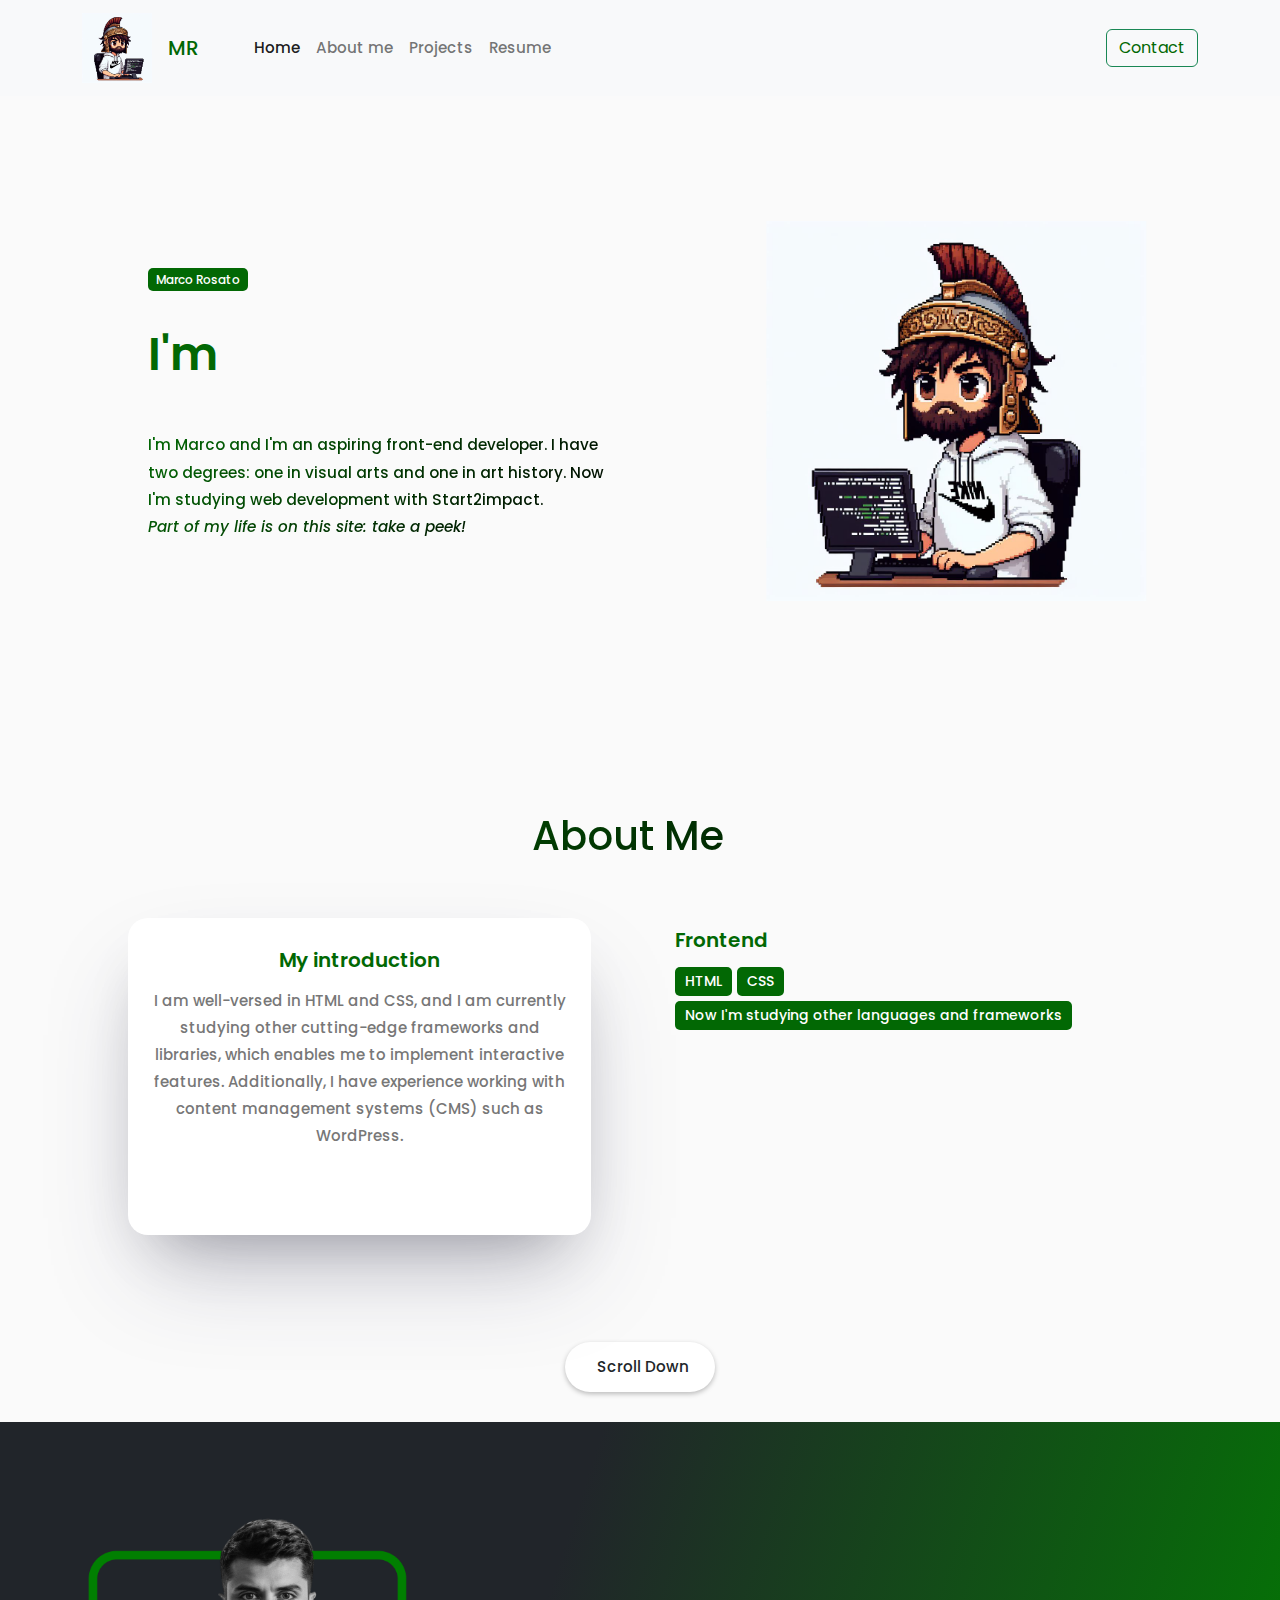
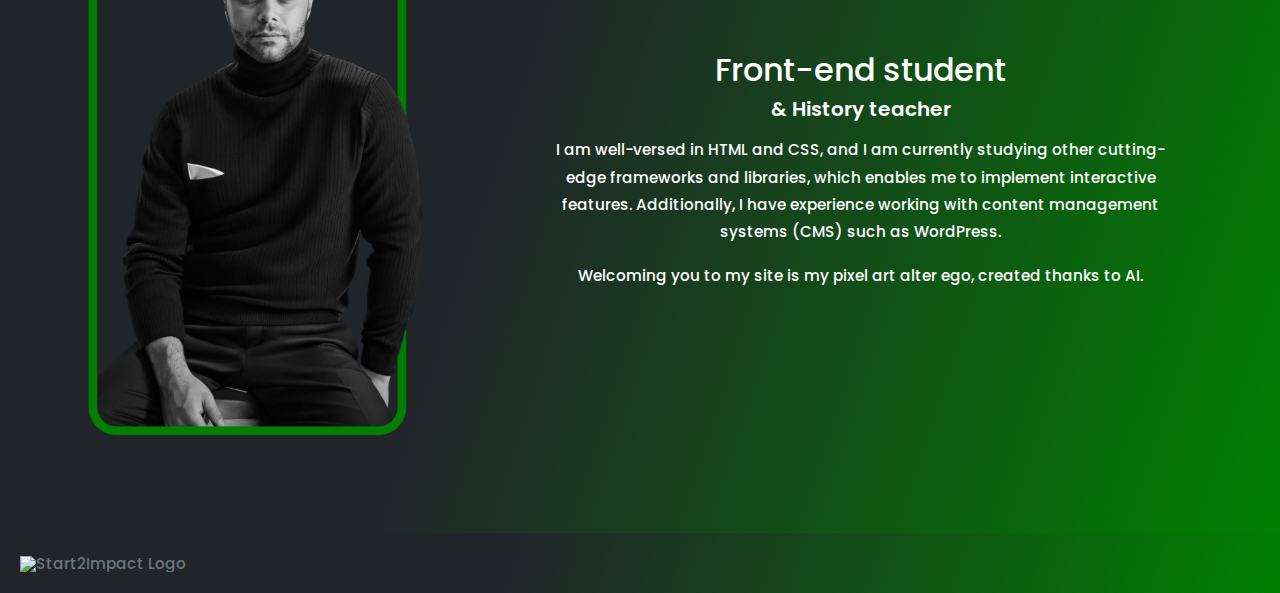
==== index.html @ a75706ca "fix bug" ====
<!DOCTYPE html>
<html lang="it">
<head>
    <meta charset="utf-8">
    <meta name="viewport" content="width=device-width, initial-scale=1">
    <title>MR Portfolio</title>
    <link rel="shortcut icon" href="assets/images/favicon.ico" type="image/x-icon">
    <link rel="stylesheet" href="assets/css/styles-bootstrap.css">
    <link rel="stylesheet" href="assets/css/styles-index.css">

    <link rel="preconnect" href="https://fonts.googleapis.com">
    <link rel="preconnect" href="https://fonts.gstatic.com" crossorigin>
    <link href="https://fonts.googleapis.com/css2?family=Madimi+One&family=Poppins:ital,wght@0,100;0,200;0,300;0,400;0,500;0,600;0,700;0,800;0,900;1,100;1,200;1,300;1,400;1,500;1,600;1,700;1,800;1,900&display=swap" rel="stylesheet">
    <script src="https://unpkg.com/typed.js@2.0.16/dist/typed.umd.js"></script>
    <!-- Open Graph Tags -->
    <meta property="og:url" content="https://example.com">  
    <meta property="og:title" content="MR Portfolio">
    <meta property="og:description" content="Aspiring Front-end developer with a passion for history. Check out my portfolio to see my projects!">
    <meta property="og:image" content="https://example.com/assets/images/profilo1.png">  
    <meta property="og:type" content="website">
</head>

<body>
<!-- Bootstrap Navbar -->
<nav class="navbar navbar-expand-lg bg-light" data-bs-theme="light">
    <div class="container">
        <a class="navbar-brand" href="index.html"><img src="assets/images/img5.jpeg" width="70px" alt="Logo"></a>
        <!-- Navigation text -->
        <h5 class="navbar-nav me-auto mb-2 mb-lg-0" style="color:#026804;">MR</h5>

        <button class="navbar-toggler" type="button" data-bs-toggle="collapse" data-bs-target="#navbarSupportedContent" aria-controls="navbarSupportedContent" aria-expanded="false" aria-label="Toggle navigation">
        <span class="navbar-toggler-icon"></span>
        </button>
    
        <div class="collapse navbar-collapse" id="navbarSupportedContent">
            <!-- Navigation links -->
            <ul class="navbar-nav me-auto mb-2 mb-lg-0 ms-5">
                <li class="nav-item">
                    <a class="nav-link active" aria-current="page" href="index.html">Home</a>
                </li>
                <li class="nav-item">
                    <a class="nav-link" href="#about">About me</a>
                </li>
                <li class="nav-item">
                    <a class="nav-link" href="projects.html">Projects</a>
                </li>
                <li class="nav-item">
                    <a class="nav-link" href="resume.html">Resume</a>
                </li>
            </ul>
            <!-- Contact link -->
            <a href="contact.html" class="btn btn-outline-success" type="submit">Contact</a>
        </div>
    </div>
</nav>

<main class="wrapper">
    <!-- Featured section -->
    <section class="featured-box" id="home">
        <div class="featured-text">
            <div class="featured-text-card">
                <span>Marco Rosato</span>
            </div>
            <div class="featured-name">
                <p>I'm <span class="typedText"></span></p>
            </div>
            <div class="text-gradient">
                <p>I'm Marco and I'm an aspiring front-end developer.
                  I have two degrees: one in visual arts and one in art history. Now I'm studying web development with Start2impact. <br><em>Part of my life is on this site: take a peek!</em></p>
            </div>
        </div>
        <div class="featured-image">
            <div class="image">
                <img src="assets/images/img5.jpeg" width="550px" alt="avatar">
            </div>
        </div>
    </section>
</main>
    <!-- Skills section -->
<div class="wrapper">
    <section class="section featured-box" id="about">
        <div class="row">
            <div class="text-gradient text-center">
                <h1 id="about">About Me</h1>
            </div>
            <div class="col">
                <div class="about-info">
                    <h3>My introduction</h3>
                    <p>I am well-versed in HTML and CSS, and I am currently studying other cutting-edge frameworks and libraries, which enables me to implement interactive features. Additionally, I have experience working with content management systems (CMS) such as WordPress.</p>
                </div>
            </div>
            <div class="col">
                <div class="skills-box">
                    <div class="text-primary">
                        <h3>Frontend</h3>
                    </div>
                    <div class="skills-list">
                        <span>HTML</span>
                        <span>CSS</span>
                        <span>Now I'm studying other languages ​​and frameworks</span>
                    </div>
                </div>
            </div>
        </div>
    </section>
    <div class="scroll-btn text-secondary">
            <i class="fa-solid fa-computer-mouse" style="color:#414141"></i>
            <p style="margin-bottom: 0;">Scroll Down</p>
    </div>
</div>



<div class="bag">
    <div class="container my-5">
        <div class="row align-items-center">
            <div class="col-md-4 d-flex justify-content-center">
                <img src="assets/images/profilo1.png" width="350px" alt="foto profilo">
            </div>
            <div class="col-md-7 text-white">
                <h2 class="text-center">Front-end student</h2>
                <h3 class="text-center text-white">& History teacher</h3>
                <p class="text-center">I am well-versed in HTML and CSS, and I am currently studying other cutting-edge frameworks and libraries, which enables me to implement interactive features. Additionally, I have experience working with content management systems (CMS) such as WordPress.</p>
                <p class="text-center">Welcoming you to my site is my pixel art alter ego, created thanks to AI.</p>
            </div>
        </div>
    </div>
</div>













<!-- Footer -->
<footer class="d-flex flex-wrap justify-content-between align-items-center py-3 bag-2">
    <div class="col-md-3 d-flex align-items-center">
        <a href="https://www.start2impact.it/" class="mb-3 me-2 mb-md-0 text-muted text-decoration-none lh-1">
            <img src="https://www.start2impact.it/wp-content/uploads/2022/08/Logo_University-10.png" width="150px" alt="Start2Impact Logo" style="margin-left: 20px;">
        </a>
    </div>
    <!-- Social media links -->
    <ul class="nav col-md-4 justify-content-end list-unstyled d-flex" style="margin-right: 2%;">
        <li class="ms-3"><a class="text-muted" href="https://www.linkedin.com/in/marco-rosato/">
            <i class="fa-brands fa-linkedin"></i> 
        </a></li>
        <li class="ms-3"><a class="text-muted" href="https://github.com/capflint92">              
            <i class="fa-brands fa-github"></i> 
        </a></li>
        <li class="ms-3 mr-3"><a class="text-muted" href="https://www.instagram.com/marco.orsato/">
            <i class="fa-brands fa-instagram"></i> 
        </a></li>
    </ul>
</footer>

<!-- Bootstrap and Font Awesome scripts -->
<script src="https://cdn.jsdelivr.net/npm/@popperjs/core@2.11.8/dist/umd/popper.min.js" integrity="sha384-I7E8VVD/ismYTF4hNIPjVp/Zjvgyol6VFvRkX/vR+Vc4jQkC+hVqc2pM8ODewa9r" crossorigin="anonymous"></script>
<script src="https://cdn.jsdelivr.net/npm/bootstrap@5.3.3/dist/js/bootstrap.min.js" integrity="sha384-0pUGZvbkm6XF6gxjEnlmuGrJXVbNuzT9qBBavbLwCsOGabYfZo0T0to5eqruptLy" crossorigin="anonymous"></script>
<script src="https://kit.fontawesome.com/39f7d92bd7.js" crossorigin="anonymous"></script>
<script src="index.js"></script>
</body>
</html>
---- assets/css/styles-index.css ----
*{box-sizing: border-box;margin: 0;}
/* main bg */
.bag {
    background: linear-gradient(0.30turn, #21252A 40%, green);
    padding: 45px;
}

.bag-2 {
    background: linear-gradient(0.30turn, #21252A 40%, green);
    color: #fff;
    padding: 12px 0;
}


.btn {
    color: #026804 !important;
}
.scroll-btn{margin: 3% auto;;
    display: flex;
    justify-content: center;
    align-items: center;
    width: 150px;
    height: 50px;
    gap: 5px;
    text-decoration: none;
    color: var(--text-color-second);
    background: var(--color-white);
    border-radius: 30px;
    box-shadow: 0 2px 5px 0 rgba(0, 0, 0, 0.25);
 }

.text-primary {
    color: #026804 !important;
}

.text-white {
    color: #fff !important;
}

i {
    font-size: 20px;
    display: inline-block;
    color: #fff;
}

/* project page */
.card-body img:hover {
    transform: scale(1.5);
}

.icdl {
    text-align: center;
    align-items: center;
    margin: 0 50px 0 50px;
}

.zoom-container {
    overflow: hidden;
}

.zoom-container img {
    opacity: 0.5;
    transition: all 500ms ease-in;
}

.zoom-container img:hover {
    top: 0px;
    left: 0px;
    opacity: 1;
    width: 19rem;
}

/* contact page */
.form-container {
    margin: 0 auto;
    width: 600px;
    background: linear-gradient(#414141, #313131) padding-box,
        linear-gradient(#026804, yellow) border-box;
    border: 4px solid transparent;
    padding: 32px 24px;
    font-size: 14px;
    font-family: 'Poppins', sans-serif;
    color: white;
    display: flex;
    flex-direction: column;
    gap: 20px;
    box-sizing: border-box;
    border-radius: 16px;
    height: 700px;
}

.form-container button:active {
    transform: scale(0.95);
}

.form-container .form {
    display: flex;
    flex-direction: column;
    margin: 0 auto;
    gap: 20px;
}

.form-container .form-group {
    display: flex;
    flex-direction: column;
    gap: 2px;
}

.form-container .form-group label {
    display: block;
    margin-bottom: 5px;
    color: #fff;
    font-weight: 600;
    font-size: 12px;
}

.form-container .form-group input {
    width: 100%;
    padding: 12px 16px;
    border-radius: 8px;
    color: #fff;
    font-family: inherit;
    background-color: transparent;
    border: 1px solid #fff;
}

.form-container .form-group textarea {
    width: 100%;
    padding: 12px 16px;
    border-radius: 8px;
    resize: none;
    color: #fff;
    height: 96px;
    border: 1px solid #fff;
    background-color: transparent;
    font-family: inherit;
}

.form-container .form-group input::placeholder {
    opacity: 0.5;
}

.form-container .form-group input:focus {
    outline: none;
    border-color: #026804;
}

.form-container .form-group textarea:focus {
    outline: none;
    border-color: #026804;
}

.form-container .form-submit-btn {
    display: flex;
    align-items: flex-start;
    justify-content: center;
    align-self: flex-start;
    font-family: inherit;
    color: #fff;
    font-weight: 600;
    width: 40%;
    background: #313131;
    border: 1px solid #fff;
    padding: 12px 16px;
    font-size: inherit;
    gap: 8px;
    margin-top: 8px;
    cursor: pointer;
    border-radius: 6px;
}

.form-container .form-submit-btn:hover {
    background-color: #026804;
    border-color: #fff;
    color: #fff;
}

#languages-container {
    padding-bottom: 10% !important;
}

.skills {
    padding-right: 10%;
    margin-right: 10%;
    padding-top: 30%;
    color: #026804 !important;
}

#about-me-img {
    margin: 10% auto;
}

@media (max-width: 768px) {
    .bag {
        background: #21252A;
    }
    footer{width: 100%;}

   

    .icdl img {
        margin-top: 20%;
    }

    .form-container {
        width: 100%;
    }

    #about-me-img {
        margin: 0 auto;
        width: 80%;
        margin-top: 15%;
    }
}

/* ----- POPPINS FONT Link ----- */
@import url('https://fonts.googleapis.com/css2?family=Poppins:wght@400;500;600;700&display=swap');

/* ----- VARIABLES ----- */
:root {
    --body-color: rgb(250, 250, 250);
    --color-white: rgb(255, 255, 255);

    --text-color-second: #026804;
    --text-color-third: #21252A;

    --first-color: #026804;

    --second-color: #026804;
    --third-color: rgb(192, 166, 49);
    --first-shadow-color: rgba(0, 0, 0, 0.1);
}

/* ----- BASE ----- */

/* ----- SMOOTH SCROLL ----- */
html {
    scroll-behavior: smooth;
}

/* ----- CHANGE THE SCROLL BAR DESIGN ----- */
::-webkit-scrollbar {
    width: 10px;
    border-radius: 25px;
}

::-webkit-scrollbar-track {
    background: #f1f1f1;
}

::-webkit-scrollbar-thumb {
    background: #ccc;
    border-radius: 30px;
}

::-webkit-scrollbar-thumb:hover {
    background: #bbb;
}

/* ------- BASE -------- */
body {
    background: var(--body-color);
    
}

.container {
    width: 100%;
    position: relative;
    overflow-x: hidden;
    /* not mandatory */
}

/* ----- WRAPPER DESIGN ----- */
.wrapper {width: 100%;
    padding-inline: 10vw;
    min-height: 50vw;
}

/* ----- FEATURED BOX ----- */
.featured-box {
    position: relative;
    display: flex;
}

/* ----- FEATURED TEXT BOX ----- */
.featured-text {
    position: relative;
    display: flex;
    justify-content: center;
    align-content: center;
    min-height: 70vh;
    flex-direction: column;
    width: 50%;
    padding-left: 20px;
}

.featured-text-card span {
    background: var(--first-color);
    color: #fff;
    padding: 3px 8px;
    font-size: 12px;
    border-radius: 5px;
}

.featured-name {
    font-size: 46px;
    font-weight: 600;
    color: #026804;
    margin-block: 20px;
}

.typedText {
    text-transform: capitalize;
    color: black;
}

.featured-text-info {
    font-size: 15px;
    margin-bottom: 30px;
    color: var(--text-color-third);
}

.featured-text-btn {
    display: flex;
    gap: 20px;
}

/* ----- FEATURED IMAGE BOX ----- */
.featured-image {
    display: flex;
    justify-content: right;
    align-content: center;
    /* min-height: 80vh; */
    width: 40%;
    transform: scaleX(-1);
    margin-left: 15%;
}

.image {
    margin: auto 0;
    width: 380px;
    height: auto;
    animation: imgFloat 2s ease-in-out infinite;
}

.image img {
    width: 380px;
    height: auto;
    object-fit: contain;
}

@keyframes imgFloat {
    50% {
        transform: translateY(10px);
    }
}

/* ----- MAIN BOX ----- */
.section {
    padding-block: 5em;
}

.row {
    display: flex;
    justify-content: space-between;
    width: 100%;
    gap: 50px;
}

.col {
    display: flex;
    width: 50%;
}

/* -- ## --- RESUABLE CSS -- ## -- */
.top-header {
    text-align: center;
    margin-bottom: 5em;
}

.top-header h1 {
    font-weight: 600;
    color: var(--text-color-second);
    margin-bottom: 10px;
}

h3 {
    font-size: 20px;
    font-weight: 600;
    color: var(--text-color-second);
    margin-bottom: 15px;
}

/* ----- ABOUT INFO ----- */
.about-info {
    position: relative;
    display: flex;
    align-items: center;
    flex-direction: column;
    padding-block: 30px 70px;
    padding-inline: 20px;
    width: 100%;
    background: var(--color-white);
    box-shadow: rgba(50, 50, 93, 0.25) 0px 50px 100px -20px, rgba(0, 0, 0, 0.3) 0px 30px 60px -30px;
    border-radius: 20px;
}

.about-info p {
    text-align: center;
    font-size: 15px;
    color: #777;
}

/* ----- ABOUT / SKILLS BOX ----- */
.skills-box {
    margin: 10px;
}

.skills-header {
    margin-bottom: 30px;
}

.skills-list {
    display: flex;
    flex-wrap: wrap;
    gap: 5px;
}

.skills-list span {
    font-size: 14px;
    background: var(--first-color);
    color: var(--color-white);
    padding: 2px 10px;
    border-radius: 5px;
}

/* ----- MEDIA QUERY == 1024px / RESPONSIVE ----- */
@media only screen and (max-width: 1024px) {
    .featured-text {
        padding: 0;
    }
}

/* ----- MEDIA QUERY == 900px / RESPONSIVE ----- */
@media only screen and (max-width: 900px) {
    .featured-box {
        flex-direction: column-reverse;
        justify-content: center;
    }

    .featured-text {
        width: 100%;
        order: 2;
        justify-content: center;
        align-content: flex-start;
        min-height: 60vh;
    }

    .social_icons {
        margin-top: 2em;
    }

    .featured-image {
        order: 1;
        justify-content: center;
        min-height: auto;
        width: 100%;
        margin-left: auto;;
    }

    .row {
        display: flex;
        flex-direction: column;
        justify-content: center;
        gap: 50px;
    }

    .col {
        display: flex;
        justify-content: center;
        width: 100%;
    }

    .about-info,
    .contact-info {
        width: 100%;
    }

    .project-container {
        justify-content: center;
    }

    .project-box {
        width: 80%;
    }
}

/* ----- MEDIA QUERY == 540px / RESPONSIVE ----- */
@media only screen and (max-width: 540px) {
    .featured-name {
        font-size: 40px;
    }

    .project-box {
        width: 100%;
    }

    .form-inputs {
        flex-direction: column;
    }

    .input-field {
        width: 100%;
    }
}
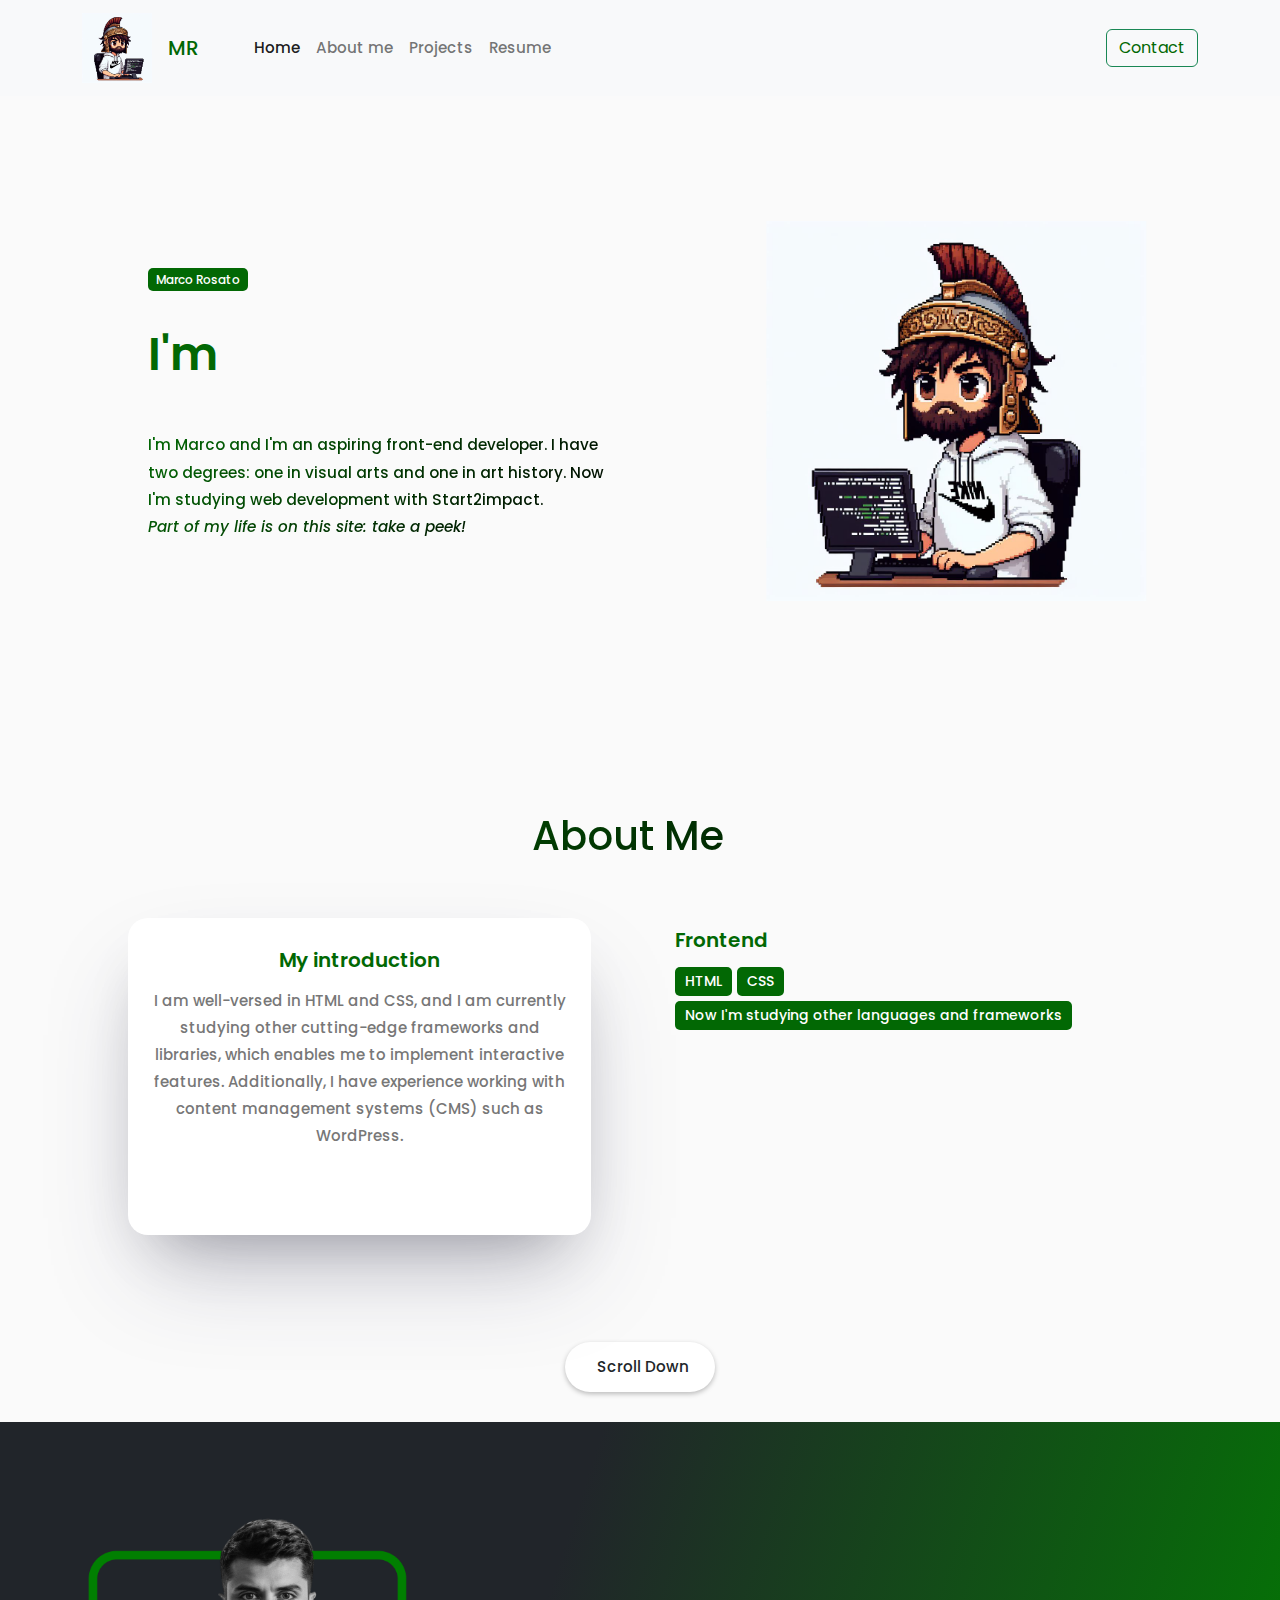
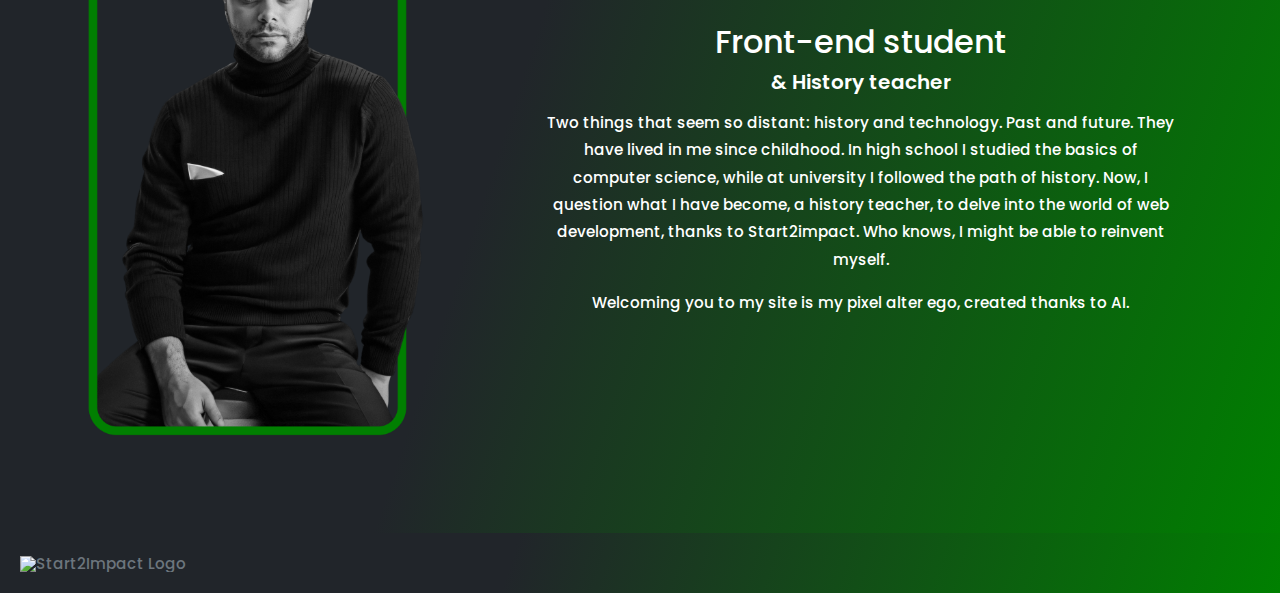
==== commit a21fe6be: "Adjusting paragraphs" ====
--- a/index.html
+++ b/index.html
@@ -108,9 +108,6 @@
             <p style="margin-bottom: 0;">Scroll Down</p>
     </div>
 </div>
-
-
-
 <div class="bag">
     <div class="container my-5">
         <div class="row align-items-center">
@@ -120,25 +117,12 @@
             <div class="col-md-7 text-white">
                 <h2 class="text-center">Front-end student</h2>
                 <h3 class="text-center text-white">& History teacher</h3>
-                <p class="text-center">I am well-versed in HTML and CSS, and I am currently studying other cutting-edge frameworks and libraries, which enables me to implement interactive features. Additionally, I have experience working with content management systems (CMS) such as WordPress.</p>
-                <p class="text-center">Welcoming you to my site is my pixel art alter ego, created thanks to AI.</p>
+                <p class="text-center">Two things that seem so distant: history and technology. Past and future. They have lived in me since childhood. In high school I studied the basics of computer science, while at university I followed the path of history. Now, I question what I have become, a history teacher, to delve into the world of web development, thanks to Start2impact. Who knows, I might be able to reinvent myself.</p>
+                <p class="text-center">Welcoming you to my site is my pixel alter ego, created thanks to AI.</p>
             </div>
         </div>
     </div>
 </div>
-
-
-
-
-
-
-
-
-
-
-
-
-
 <!-- Footer -->
 <footer class="d-flex flex-wrap justify-content-between align-items-center py-3 bag-2">
     <div class="col-md-3 d-flex align-items-center">
@@ -160,9 +144,7 @@
     </ul>
 </footer>
 
-<!-- Bootstrap and Font Awesome scripts -->
-<script src="https://cdn.jsdelivr.net/npm/@popperjs/core@2.11.8/dist/umd/popper.min.js" integrity="sha384-I7E8VVD/ismYTF4hNIPjVp/Zjvgyol6VFvRkX/vR+Vc4jQkC+hVqc2pM8ODewa9r" crossorigin="anonymous"></script>
-<script src="https://cdn.jsdelivr.net/npm/bootstrap@5.3.3/dist/js/bootstrap.min.js" integrity="sha384-0pUGZvbkm6XF6gxjEnlmuGrJXVbNuzT9qBBavbLwCsOGabYfZo0T0to5eqruptLy" crossorigin="anonymous"></script>
+<!-- Font Awesome scripts -->
 <script src="https://kit.fontawesome.com/39f7d92bd7.js" crossorigin="anonymous"></script>
 <script src="index.js"></script>
 </body>
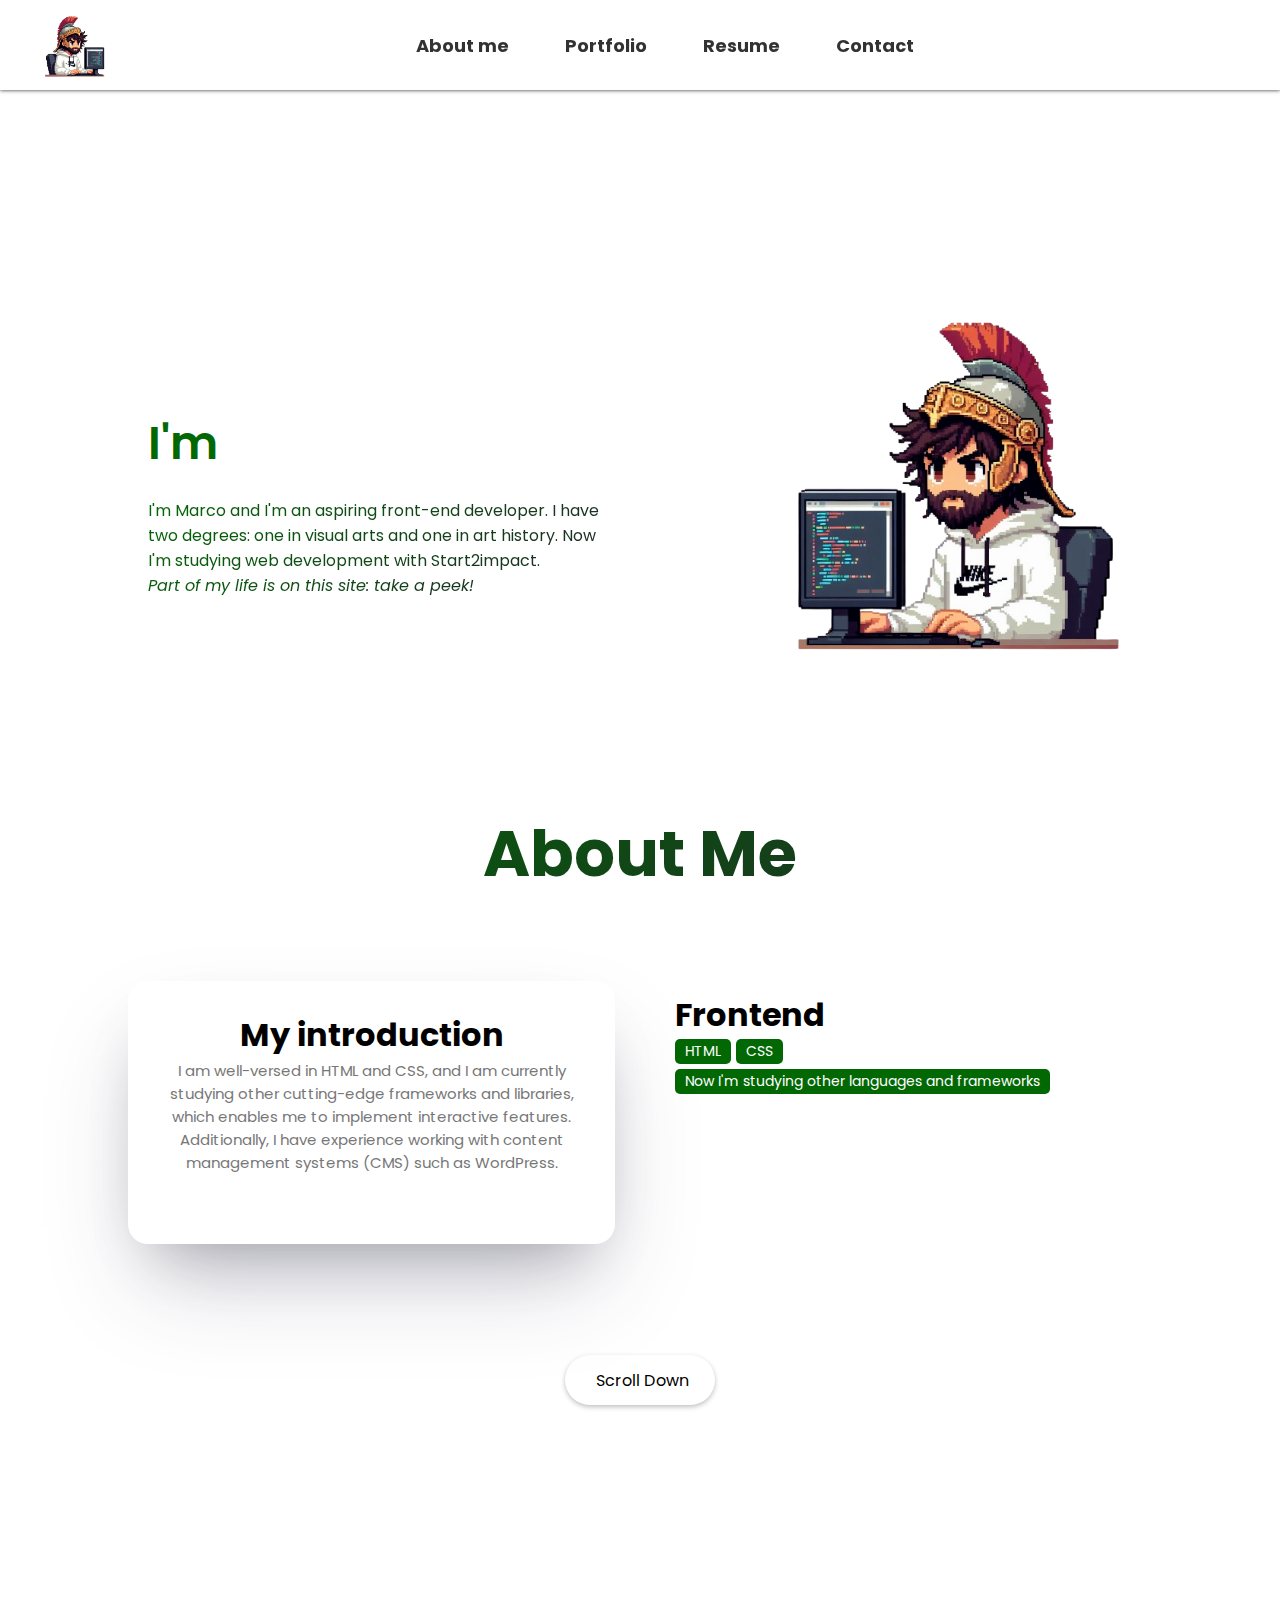
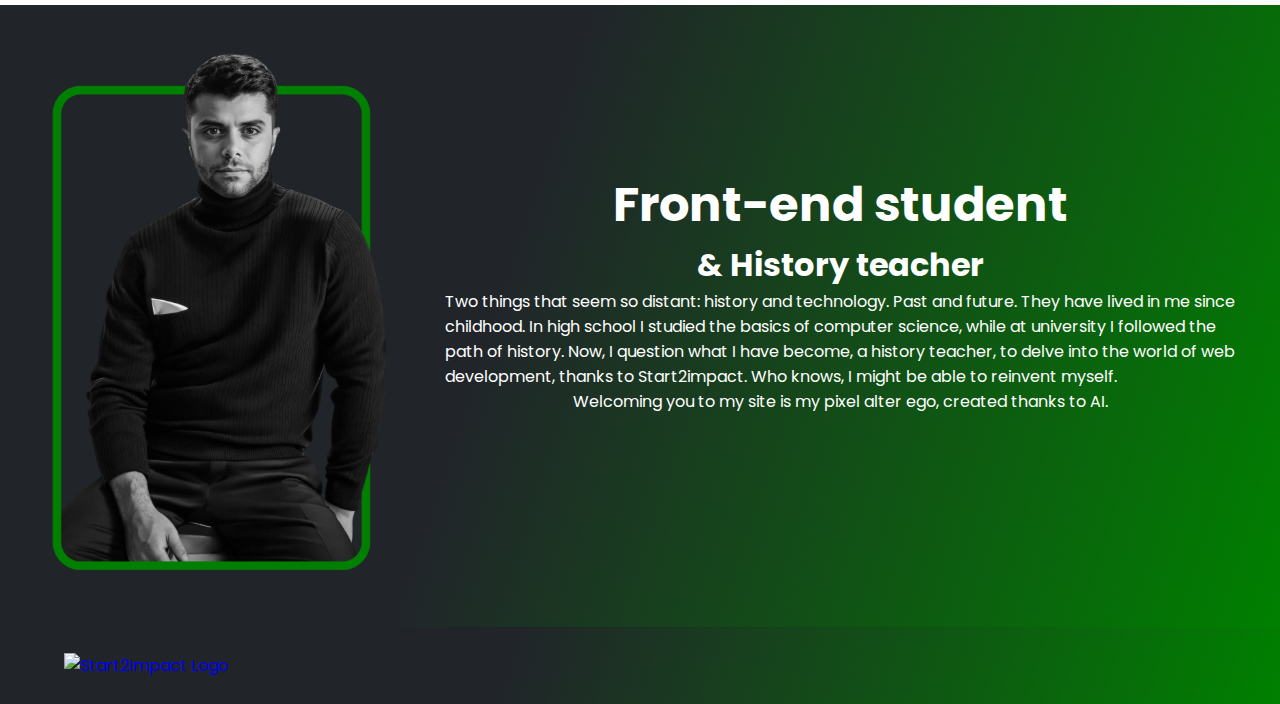
==== commit c173fb6b: "restyle" ====
--- a/index.html
+++ b/index.html
@@ -5,84 +5,94 @@
     <meta name="viewport" content="width=device-width, initial-scale=1">
     <title>MR Portfolio</title>
     <link rel="shortcut icon" href="assets/images/favicon.ico" type="image/x-icon">
-    <link rel="stylesheet" href="assets/css/styles-bootstrap.css">
-    <link rel="stylesheet" href="assets/css/styles-index.css">
-
     <link rel="preconnect" href="https://fonts.googleapis.com">
     <link rel="preconnect" href="https://fonts.gstatic.com" crossorigin>
     <link href="https://fonts.googleapis.com/css2?family=Madimi+One&family=Poppins:ital,wght@0,100;0,200;0,300;0,400;0,500;0,600;0,700;0,800;0,900;1,100;1,200;1,300;1,400;1,500;1,600;1,700;1,800;1,900&display=swap" rel="stylesheet">
     <script src="https://unpkg.com/typed.js@2.0.16/dist/typed.umd.js"></script>
+    <link rel="stylesheet" href="assets/css/styles.css">
+    <link rel="shortcut icon" href="assets/images/favicon.ico" type="image/x-icon">
+    
     <!-- Open Graph Tags -->
-    <meta property="og:url" content="https://example.com">  
+    <meta property="og:url" content="https://capflint92.github.io/github.io/index.html">  
     <meta property="og:title" content="MR Portfolio">
     <meta property="og:description" content="Aspiring Front-end developer with a passion for history. Check out my portfolio to see my projects!">
-    <meta property="og:image" content="https://example.com/assets/images/profilo1.png">  
+    <meta property="og:image" content="https://capflint92.github.io/github.io/assets/images/img5.jpeg">  
     <meta property="og:type" content="website">
 </head>
 
 <body>
-<!-- Bootstrap Navbar -->
-<nav class="navbar navbar-expand-lg bg-light" data-bs-theme="light">
-    <div class="container">
-        <a class="navbar-brand" href="index.html"><img src="assets/images/img5.jpeg" width="70px" alt="Logo"></a>
-        <!-- Navigation text -->
-        <h5 class="navbar-nav me-auto mb-2 mb-lg-0" style="color:#026804;">MR</h5>
-
-        <button class="navbar-toggler" type="button" data-bs-toggle="collapse" data-bs-target="#navbarSupportedContent" aria-controls="navbarSupportedContent" aria-expanded="false" aria-label="Toggle navigation">
-        <span class="navbar-toggler-icon"></span>
-        </button>
-    
-        <div class="collapse navbar-collapse" id="navbarSupportedContent">
-            <!-- Navigation links -->
-            <ul class="navbar-nav me-auto mb-2 mb-lg-0 ms-5">
-                <li class="nav-item">
-                    <a class="nav-link active" aria-current="page" href="index.html">Home</a>
-                </li>
-                <li class="nav-item">
-                    <a class="nav-link" href="#about">About me</a>
-                </li>
-                <li class="nav-item">
-                    <a class="nav-link" href="projects.html">Projects</a>
-                </li>
-                <li class="nav-item">
-                    <a class="nav-link" href="resume.html">Resume</a>
-                </li>
-            </ul>
-            <!-- Contact link -->
-            <a href="contact.html" class="btn btn-outline-success" type="submit">Contact</a>
+    <!-- NAVBAR -->
+    <header class="header">
+      <div class="header__content">
+        <a class="header__logo" href="index.html"><img class="logo" src="assets/images/img1.png" alt=""></a>
+        <ul class="header__menu">
+          <li><a href="#about">About me</a></li>
+          <li><a href="portfolio.html">Portfolio</a></li>
+          <li><a href="resume.html">Resume</a></li>
+          <li><a href="#" onclick="openContactForm()">Contact</a></li>
+        </ul>
+        <div class="header__quick">
+            <!-- NAV-HAMBURGER - CLASS OPEN IN JS -->
+          <div class="nav-hamburger">
+            <span></span>
+            <span></span>
+            <span></span>
+            <span></span>
+          </div>
         </div>
+      </div>
+    </header>
+
+    <!-- CONTACT FORM OVERLAY -->
+<div class="contact-form-overlay" id="contactFormOverlay">
+    <div class="contact-form">
+      <span class="close" onclick="closeContactForm()">&times;</span>
+      <h3 class="text-gradient text-center">Contact Us</h3>
+      <form id="contact-form" onsubmit="event.preventDefault(); sendEmail();">
+        <label for="name">Name:</label>
+        <input type="text" id="name" name="name" required>
+        <label for="email">Email:</label>
+        <input type="email" id="email" name="email" required>
+        <label for="message">Message:</label>
+        <textarea id="message" name="message" placeholder="How can I help You?" required></textarea>
+        <button type="submit">Send</button>
+      </form>
     </div>
-</nav>
-
-<main class="wrapper">
-    <!-- Featured section -->
-    <section class="featured-box" id="home">
-        <div class="featured-text">
-            <div class="featured-text-card">
-                <span>Marco Rosato</span>
-            </div>
-            <div class="featured-name">
-                <p>I'm <span class="typedText"></span></p>
-            </div>
-            <div class="text-gradient">
-                <p>I'm Marco and I'm an aspiring front-end developer.
-                  I have two degrees: one in visual arts and one in art history. Now I'm studying web development with Start2impact. <br><em>Part of my life is on this site: take a peek!</em></p>
-            </div>
-        </div>
-        <div class="featured-image">
-            <div class="image">
-                <img src="assets/images/img5.jpeg" width="550px" alt="avatar">
-            </div>
-        </div>
-    </section>
-</main>
-    <!-- Skills section -->
-<div class="wrapper">
-    <section class="section featured-box" id="about">
+  </div>
+
+  <!-- MAIN SECTION -->
+    <main class="wrapper">
+      <!-- Featured section -->
+      <section class="featured-box" id="home">
+          <div class="featured-text">
+              <div class="featured-text-card">
+                  <span>Marco Rosato</span>
+              </div>
+              <div class="featured-name">
+                  <p>I'm <span class="typedText"></span></p>
+              </div>
+              <div class="text-gradient">
+                  <p>I'm Marco and I'm an aspiring front-end developer.
+                    I have two degrees: one in visual arts and one in art history. Now I'm studying web development with Start2impact. <br><em>Part of my life is on this site: take a peek!</em></p>
+              </div>
+          </div>
+          <div class="featured-image">
+              <div class="image">
+                  <img src="assets/images/img1.png" width="550px" alt="avatar">
+              </div>
+          </div>
+      </section>
+  </main>
+
+<!-- ABOUT-ME -->
+
+<div class="text-gradient text-center">
+  <h1 class="about-title" id="about">About Me</h1>
+</div>
+  <div class="wrapper">
+    <section class="section featured-box">
         <div class="row">
-            <div class="text-gradient text-center">
-                <h1 id="about">About Me</h1>
-            </div>
+            
             <div class="col">
                 <div class="about-info">
                     <h3>My introduction</h3>
@@ -104,48 +114,98 @@
         </div>
     </section>
     <div class="scroll-btn text-secondary">
-            <i class="fa-solid fa-computer-mouse" style="color:#414141"></i>
-            <p style="margin-bottom: 0;">Scroll Down</p>
+            <i class="fa-solid fa-computer-mouse" class="text-secondary"></i>
+            <p class="mb0">Scroll Down</p>
     </div>
 </div>
-<div class="bag">
-    <div class="container my-5">
-        <div class="row align-items-center">
-            <div class="col-md-4 d-flex justify-content-center">
-                <img src="assets/images/profilo1.png" width="350px" alt="foto profilo">
-            </div>
-            <div class="col-md-7 text-white">
-                <h2 class="text-center">Front-end student</h2>
-                <h3 class="text-center text-white">& History teacher</h3>
-                <p class="text-center">Two things that seem so distant: history and technology. Past and future. They have lived in me since childhood. In high school I studied the basics of computer science, while at university I followed the path of history. Now, I question what I have become, a history teacher, to delve into the world of web development, thanks to Start2impact. Who knows, I might be able to reinvent myself.</p>
-                <p class="text-center">Welcoming you to my site is my pixel alter ego, created thanks to AI.</p>
-            </div>
-        </div>
-    </div>
+
+<div class="bag mt1">
+  <div class="container">
+      <div class="row">
+          <div class="text-center">
+              <img src="assets/images/profilo1.png" class="img_profile" alt="foto profilo">
+          </div>
+          <div class="text-white">
+              <h2 class="text-center mt3">Front-end student</h2>
+              <h3 class="text-center text-white">& History teacher</h3>
+              <p>Two things that seem so distant: history and technology. Past and future. They have lived in me since childhood. In high school I studied the basics of computer science, while at university I followed the path of history. Now, I question what I have become, a history teacher, to delve into the world of web development, thanks to Start2impact. Who knows, I might be able to reinvent myself.</p>
+              <p class="text-center">Welcoming you to my site is my pixel alter ego, created thanks to AI.</p>
+          </div>
+      </div>
+  </div>
 </div>
-<!-- Footer -->
-<footer class="d-flex flex-wrap justify-content-between align-items-center py-3 bag-2">
-    <div class="col-md-3 d-flex align-items-center">
-        <a href="https://www.start2impact.it/" class="mb-3 me-2 mb-md-0 text-muted text-decoration-none lh-1">
-            <img src="https://www.start2impact.it/wp-content/uploads/2022/08/Logo_University-10.png" width="150px" alt="Start2Impact Logo" style="margin-left: 20px;">
-        </a>
-    </div>
+<!-- FOOTER -->
+<footer class="bag-2 footer">
+  <div class="">
+      <a href="https://www.start2impact.it/" class="text-muted">
+          <img src="https://www.start2impact.it/wp-content/uploads/2022/08/Logo_University-10.png" alt="Start2Impact Logo" class="logo_impact">
+      </a>
+  </div>
     <!-- Social media links -->
-    <ul class="nav col-md-4 justify-content-end list-unstyled d-flex" style="margin-right: 2%;">
-        <li class="ms-3"><a class="text-muted" href="https://www.linkedin.com/in/marco-rosato/">
-            <i class="fa-brands fa-linkedin"></i> 
-        </a></li>
-        <li class="ms-3"><a class="text-muted" href="https://github.com/capflint92">              
-            <i class="fa-brands fa-github"></i> 
-        </a></li>
-        <li class="ms-3 mr-3"><a class="text-muted" href="https://www.instagram.com/marco.orsato/">
-            <i class="fa-brands fa-instagram"></i> 
-        </a></li>
+    <ul>
+        <li><a href="https://www.linkedin.com/in/marco-rosato/" target="_blank"><i class="fa-brands fa-linkedin"></i></a></li>
+        <li><a href="https://github.com/capflint92" target="_blank"><i class="fa-brands fa-github"></i></a></li>
+        <li><a href="https://www.instagram.com/marco.orsato/" target="_blank"><i class="fa-brands fa-instagram"></i></a></li>
     </ul>
 </footer>
 
-<!-- Font Awesome scripts -->
+
+
+
+
+
+
+
+
+
+
+
+
+
+
+
+
+
+
+
+
+
+
+
+      
 <script src="https://kit.fontawesome.com/39f7d92bd7.js" crossorigin="anonymous"></script>
-<script src="index.js"></script>
+<script src="assets/js/index.js"></script>
+
+<script src="https://cdn.emailjs.com/dist/email.min.js"></script>
+    <script>
+        (function () {
+            emailjs.init("cyGF4dk-5gfrVke_i"); // Inserisci il tuo user ID di EmailJS
+        })();
+    </script>
+    
+    <script>
+        function sendEmail() {
+            // Ottieni i valori dal modulo
+            var name = document.getElementById("name").value;
+            var email = document.getElementById("email").value;
+            var message = document.getElementById("message").value;
+    
+            // Invia il modulo utilizzando EmailJS
+            emailjs.send("service_mr1092", "template_w322g1t", {
+                from_name: name,
+                from_email: email,
+                message_html: message
+            }).then(function (response) {
+                console.log("Email inviata con successo", response);
+                alert("Grazie per averci contattato! Riceverai presto una risposta.");
+                document.getElementById("contact-form").reset(); 
+            }, function (error) {
+                console.log("Errore nell'invio dell'email", error);
+                alert("Si è verificato un errore nell'invio dell'email. Riprova più tardi.");
+            });
+        }
+    </script>
+    
+
 </body>
-</html>
+</html>--- a/assets/css/styles.css
+++ b/assets/css/styles.css
@@ -0,0 +1,482 @@
+/* ! Reset */
+body, html{ font-family: 'Poppins', Arial, Helvetica, sans-serif; font-size: 16px; box-sizing: border-box;margin: 0;padding: 0;}*,*:before,*:after{ box-sizing: border-box; }h2,h3,h4,h5,h6, p, ol, ul{margin: 0 0 0rem 0;padding: 0;}ol,ul{list-style-type: none;}img{height: auto;}h1{font-size: 4rem;} h2{font-size: 3rem;} h3{font-size: 2rem;} h4{font-size: 1rem;} h5{font-size: 0.8rem;} h6{font-size: 0.6rem;}a{text-decoration:none};
+/* Menu */
+:root { --menu-color: #202529; 
+    --menu-bg: #fff; 
+    --body-color: rgb(250, 250, 250);
+    --color-white: rgb(255, 255, 255);
+    --first-color: #026804;
+    --text-color-second: #026804;
+    --text-color-third: #21252A;
+    --second-color: #026804;
+    --third-color: rgb(192, 166, 49);
+    --first-shadow-color: rgba(0, 0, 0, 0.1);
+}
+
+
+.header{ background-color: #fff; position: fixed; top:0;  left:0; width: 100%; padding: 10px 15px; z-index: 9999;transition: top 0.5s ease;box-shadow: 0 0 4px 0 #202529;}
+.header__content{max-width: 1200px;width: 100%;margin: 0 auto; display: flex;justify-content: space-between; align-items: center;}
+
+.header__logo,
+.header__quick{display: flex; align-items: center;color:var(--menu-color)}
+.logo{width: 70px;}
+.header__menu{padding: 0;margin: 0;}
+.header__menu li{display: inline-block; list-style: none;margin-right: 20px; position: relative;}
+.header__menu li a{color:var(--menu-color); opacity: 0.8;display: block;padding: 10px 16px;font-size: 18px;font-weight: bold;}
+
+.header__menu li a::after {
+    content: '';
+    position: absolute;
+    width: 0%;
+    height: 2px;
+    background-color: #026804;
+    bottom: 0px;
+    left: 0;
+    border-radius: 2px;
+    transition: width 0.3s, border-radius 0.3s;
+}
+  
+  .header__menu li a:hover::after {width: 100%;}
+
+
+.wrapper:first-of-type{margin-top: 13%;}
+
+.text-gradient {
+    background: -webkit-linear-gradient(315deg, #026804 0%, #202529 100%);
+    -webkit-background-clip: text;
+    -webkit-text-fill-color: transparent;
+}
+
+
+/* about me */
+.section {
+    padding-block: 5em;
+}
+
+.row {
+    display: flex;
+    justify-content: space-between;
+    width: 100%;
+    gap: 50px;
+}
+
+.col {
+    display: flex;
+    width: 50%;
+}
+/* ----- ABOUT INFO ----- */
+.about-info {
+    position: relative;
+    display: flex;
+    align-items: center;
+    flex-direction: column;
+    padding-block: 30px 70px;
+    padding-inline: 20px;
+    width: 100%;
+    background: var(--color-white);
+    box-shadow: rgba(50, 50, 93, 0.25) 0px 50px 100px -20px, rgba(0, 0, 0, 0.3) 0px 30px 60px -30px;
+    border-radius: 20px;
+}
+
+.about-info p {
+    text-align: center;
+    font-size: 15px;
+    color: #777;
+}
+
+/* ----- ABOUT / SKILLS BOX ----- */
+.skills-box {
+    margin: 10px;
+}
+
+.skills-header {
+    margin-bottom: 30px;
+}
+
+.skills-list {
+    display: flex;
+    flex-wrap: wrap;
+    gap: 5px;
+}
+
+.skills-list span {
+    font-size: 14px;
+    background: #026804;
+    color: #fff;
+    padding: 2px 10px;
+    border-radius: 5px;
+}
+
+.scroll-btn{margin: 3% auto;;
+    display: flex;
+    justify-content: center;
+    align-items: center;
+    width: 150px;
+    height: 50px;
+    gap: 5px;
+    text-decoration: none;
+    color: var(--text-color-second);
+    background: var(--color-white);
+    border-radius: 30px;
+    box-shadow: 0 2px 5px 0 rgba(0, 0, 0, 0.25);
+ }
+ .text-secondary i{color: var(--text-color-third);}
+
+
+ .text-center{text-align: center;}
+ .about-title{margin: 0;}
+
+
+ .bag {
+    background: linear-gradient(0.30turn, #21252A 40%, green);
+    padding: 45px;
+}
+.bag-2 {
+    background: linear-gradient(0.30turn, #21252A 40%, green);
+    color: #fff;
+    padding: 12px 0;
+}
+.text-white {
+    color: #fff !important;
+}
+
+.img_profile{width: 350px;}
+
+.mt1{margin-top: 5%;}
+.mt3{margin-top: 15%;}
+i {
+    font-size: 20px;
+    display: inline-block;
+    color: #fff;
+}
+.mb0{margin-bottom: 0;}
+.text-center{text-align: center;}
+
+
+.footer{display: flex; justify-content: space-between; max-width: 1250; align-items:center; padding: 2% 5%;}
+.logo_impact{width: 150px;}
+.footer li{display: inline-block;list-style: none; margin-right: 15px;}
+.footer ul{margin-bottom: 0;}
+
+
+
+
+
+
+
+
+
+
+
+
+
+@media (max-width: 768px) {
+  .header__menu{ position: absolute; top:60px; left:0; background-color: #fff; width: 100%; height: 100vh;
+    height: 0vh; overflow: hidden;transition: all 1s cubic-bezier(.215, .61, .355, 1);
+  }
+  .open .wrapper:first-of-type{margin-top: 45%;transition: all 1s cubic-bezier(.215, .61, .355, 1);}
+  .wrapper{transition: all 1s cubic-bezier(.215, .61, .355, 1);}
+  .header__menu li{width: 100%;border-bottom: 1px solid #444;}
+  .open .header__menu{height: 40vh;padding: 3%;margin-top: 30px;}
+  .header__menu li a{color:var(--menu-color); opacity: 0.8;display: block;padding: 16px;font-size: 18px;font-weight: bold;}
+
+  
+.nav-hamburger{
+    margin: 0;
+    width: 2em;
+    height: 2.5em;
+    position: relative;
+    z-index: 110;
+    top: 10%;
+    transform: rotate(0deg);
+    transition: all 0.35s cubic-bezier(.215, .61, .355, 1);
+    }
+    .nav-hamburger span{
+        left: 0;
+        width: 100%;
+        height: 2px;
+        display: block;
+        position: absolute;
+        background: #026804;
+        background-repeat: 10px;
+        border-radius: 50px;
+        transition: all 0.35s cubic-bezier(.215, .61, .355, 1);
+    }
+    .nav-hamburger span:nth-child(1){
+        top: 0;
+        width: 100%;
+    }
+    .nav-hamburger span:nth-child(2),
+    .nav-hamburger span:nth-child(3){
+        top: 10px;
+        width: 35%;
+    }
+    .nav-hamburger span:nth-child(4){
+        top: 20px;
+        width: 65%;
+    }
+    .open .nav-hamburger{
+        transform: rotate(180deg) ;
+    }
+    .open .nav-hamburger span:nth-child(1){
+        top: 2em;
+        width: 0;
+    }
+    .open .nav-hamburger span:nth-child(2){
+        transform: rotate(45deg);
+        width: 100%;
+        }
+    .open .nav-hamburger span:nth-child(3){
+        transform: rotate(-45deg);
+        width: 100%;
+        }
+    .open .nav-hamburger span:nth-child(4){top:18px;
+        width: 0%;
+        left: 50%;
+        }
+    
+    
+
+  .header__quick{display: flex; justify-content: flex-end; width: 50%;}
+  .mt1{margin-top: 25%;}
+
+
+}   
+
+/* CSS per il riquadro del form */
+.contact-form-overlay {
+    display: none;
+    position: fixed;
+    z-index: 9999;
+    top: 0;
+    left: 0;
+    width: 100%;
+    height: 100%;
+    background-color: rgba(0, 0, 0, 0.5);
+  }
+  
+  .contact-form {
+    position: absolute;
+    top: 50%;
+    left: 50%;
+    transform: translate(-50%, -50%);
+    background-color: #fff;
+    padding: 20px;
+    border-radius: 10px;
+    box-shadow: 0 0 10px rgba(0, 0, 0, 0.2);
+  }
+  
+  .contact-form h2 {
+    margin-top: 0;
+  }
+  
+  .contact-form label {
+    display: block;
+    margin-bottom: 5px;
+  }
+  
+  .contact-form input,
+  .contact-form textarea {
+    width: 100%;
+    padding: 8px;
+    margin-bottom: 10px;
+    border: 1px solid #ccc;
+    border-radius: 5px;
+  }
+  
+  .contact-form button {
+    background-color: #026804;
+    color: #fff;
+    border: none;
+    padding: 10px 20px;
+    border-radius: 5px;
+    cursor: pointer;
+    margin-left: 30%;
+  }
+  
+  .contact-form button:hover {
+    background-color: #024e03;
+  }
+  .close {
+    position: absolute;
+    top: 10px;
+    right: 10px;
+    cursor: pointer;
+    font-size: 20px;
+    color: #aaa;
+  }
+  
+
+/* ----- WRAPPER DESIGN ----- */
+.wrapper {width: 100%;
+    padding-inline: 10vw;
+    min-height: 50vw;
+}
+
+/* ----- FEATURED BOX ----- */
+.featured-box {
+    position: relative;
+    display: flex;
+}
+
+/* ----- FEATURED TEXT BOX ----- */
+.featured-text {
+    position: relative;
+    display: flex;
+    justify-content: center;
+    align-content: center;
+    min-height: 70vh;
+    flex-direction: column;
+    width: 50%;
+    padding-left: 20px;
+}
+
+.featured-text-card span {
+    background: var(--first-color);
+    color: #fff;
+    padding: 3px 8px;
+    font-size: 12px;
+    border-radius: 5px;
+}
+
+.featured-name {
+    font-size: 46px;
+    font-weight: 600;
+    color: #026804;
+    margin-block: 20px;
+}
+
+.typedText {
+    text-transform: capitalize;
+    color: black;
+}
+
+.featured-text-info {
+    font-size: 15px;
+    margin-bottom: 30px;
+    color: var(--text-color-third);
+}
+
+.featured-text-btn {display: flex; gap: 20px;}
+
+/* ----- FEATURED IMAGE BOX ----- */
+.featured-image {
+    display: flex;
+    justify-content: right;
+    align-content: center;
+    /* min-height: 80vh; */
+    width: 40%;
+    transform: scaleX(-1);
+    margin-left: 15%;
+}
+
+.image {
+    margin: auto 0;
+    width: 380px;
+    height: auto;
+    animation: imgFloat 2s ease-in-out infinite;
+}
+
+.image img {
+    width: 380px;
+    height: auto;
+    object-fit: contain;
+}
+
+@keyframes imgFloat {
+    50% {
+        transform: translateY(10px);
+    }
+}
+
+/* ----- MEDIA QUERY == 900px / RESPONSIVE ----- */
+@media only screen and (max-width: 900px) {
+    .featured-box {
+        flex-direction: column-reverse;
+        justify-content: center;
+    }
+
+    .featured-text {
+        width: 100%;
+        order: 2;
+        justify-content: center;
+        align-content: flex-start;
+        min-height: 60vh;
+    }
+
+    .social_icons {
+        margin-top: 2em;
+    }
+
+    .featured-image {
+        order: 1;
+        justify-content: center;
+        min-height: auto;
+        width: 100%;
+        margin-left: auto;;
+    }
+
+    .row {
+        display: flex;
+        flex-direction: column;
+        justify-content: center;
+        gap: 50px;
+    }
+
+    .col {
+        display: flex;
+        justify-content: center;
+        width: 100%;
+    }
+
+    .about-info,
+    .contact-info {
+        width: 100%;
+    }
+
+    .project-container {
+        justify-content: center;
+    }
+
+    .project-box {
+        width: 80%;
+    }
+}
+#about{display: block !important;}
+
+
+
+.text_mt{margin-top: 15%;}
+
+  
+  
+
+*::-webkit-scrollbar {
+    height: 10px;
+    width: 10px;
+  }
+  *::-webkit-scrollbar-track {
+    border-radius: 4px;
+    background-color: #6E7374;
+  }
+  
+  *::-webkit-scrollbar-track:hover {
+    background-color: #B8C0C2;
+  }
+  
+  *::-webkit-scrollbar-track:active {
+    background-color: #B8C0C2;
+  }
+  
+  *::-webkit-scrollbar-thumb {
+    border-radius: 6px;
+    background-color: #397524;
+  }
+  
+  *::-webkit-scrollbar-thumb:hover {
+    background-color: #62A34B;
+  }
+  
+  *::-webkit-scrollbar-thumb:active {
+    background-color: #62A34B;
+  }
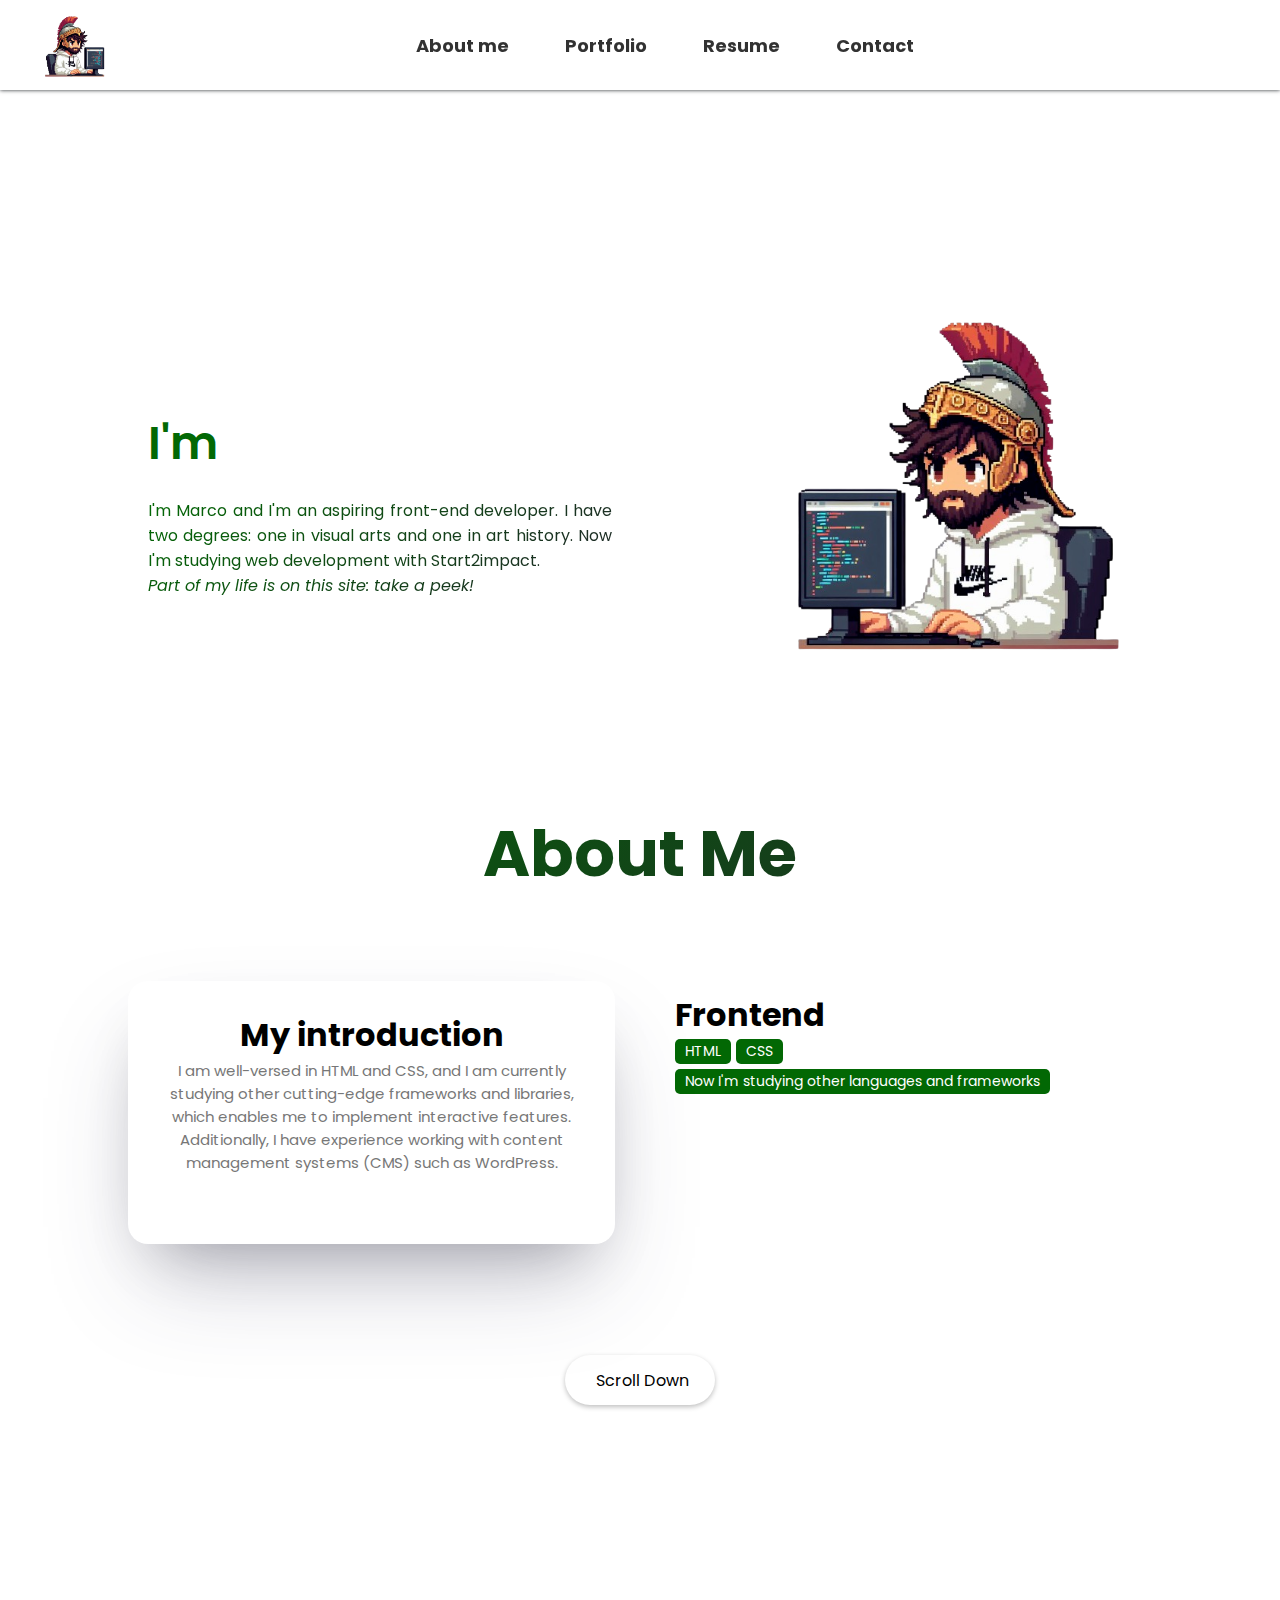
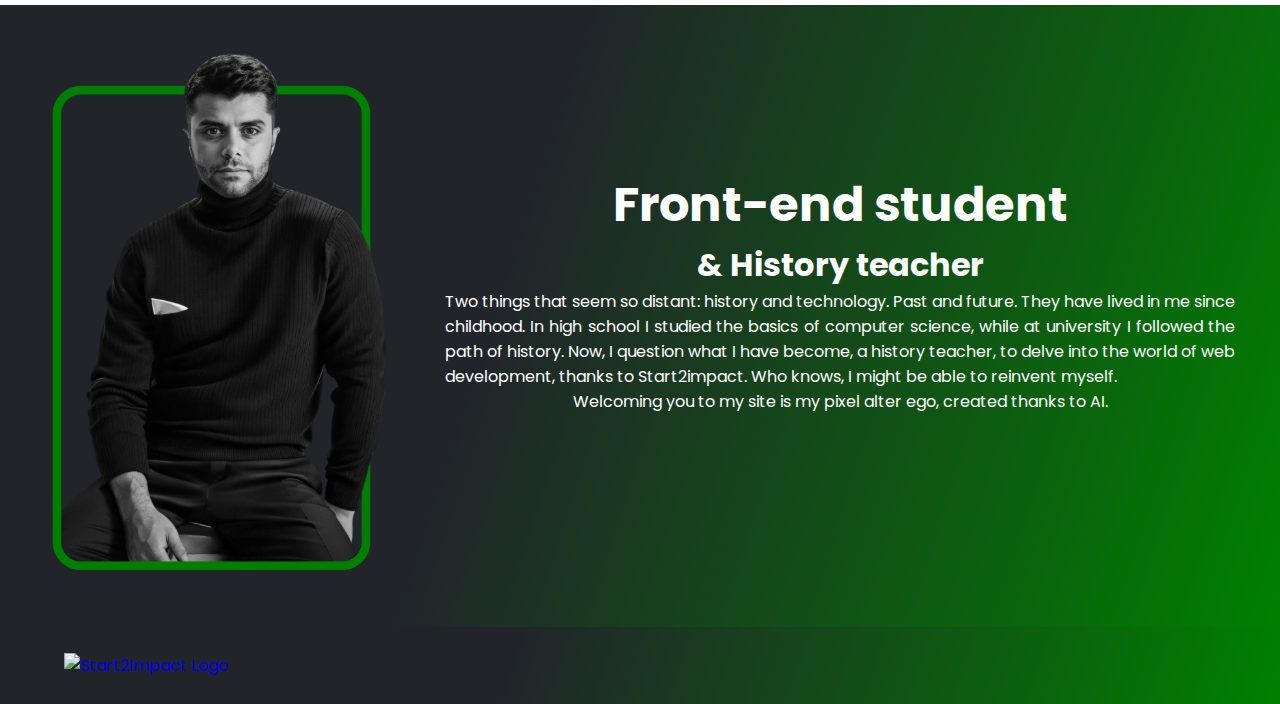
==== commit 46909b44: "fix some bug" ====
--- a/index.html
+++ b/index.html
@@ -71,7 +71,7 @@
               <div class="featured-name">
                   <p>I'm <span class="typedText"></span></p>
               </div>
-              <div class="text-gradient">
+              <div class="text-gradient text-justify">
                   <p>I'm Marco and I'm an aspiring front-end developer.
                     I have two degrees: one in visual arts and one in art history. Now I'm studying web development with Start2impact. <br><em>Part of my life is on this site: take a peek!</em></p>
               </div>
@@ -128,7 +128,7 @@
           <div class="text-white">
               <h2 class="text-center mt3">Front-end student</h2>
               <h3 class="text-center text-white">& History teacher</h3>
-              <p>Two things that seem so distant: history and technology. Past and future. They have lived in me since childhood. In high school I studied the basics of computer science, while at university I followed the path of history. Now, I question what I have become, a history teacher, to delve into the world of web development, thanks to Start2impact. Who knows, I might be able to reinvent myself.</p>
+              <p class="text-justify">Two things that seem so distant: history and technology. Past and future. They have lived in me since childhood. In high school I studied the basics of computer science, while at university I followed the path of history. Now, I question what I have become, a history teacher, to delve into the world of web development, thanks to Start2impact. Who knows, I might be able to reinvent myself.</p>
               <p class="text-center">Welcoming you to my site is my pixel alter ego, created thanks to AI.</p>
           </div>
       </div>
@@ -148,31 +148,6 @@
         <li><a href="https://www.instagram.com/marco.orsato/" target="_blank"><i class="fa-brands fa-instagram"></i></a></li>
     </ul>
 </footer>
-
-
-
-
-
-
-
-
-
-
-
-
-
-
-
-
-
-
-
-
-
-
-
-
-      
 <script src="https://kit.fontawesome.com/39f7d92bd7.js" crossorigin="anonymous"></script>
 <script src="assets/js/index.js"></script>
 
@@ -205,7 +180,5 @@
             });
         }
     </script>
-    
-
 </body>
 </html>--- a/assets/css/styles.css
+++ b/assets/css/styles.css
@@ -12,18 +12,62 @@
     --third-color: rgb(192, 166, 49);
     --first-shadow-color: rgba(0, 0, 0, 0.1);
 }
-
-
-.header{ background-color: #fff; position: fixed; top:0;  left:0; width: 100%; padding: 10px 15px; z-index: 9999;transition: top 0.5s ease;box-shadow: 0 0 4px 0 #202529;}
-.header__content{max-width: 1200px;width: 100%;margin: 0 auto; display: flex;justify-content: space-between; align-items: center;}
-
+/* UTILITIES */
+.text-white {color: #fff !important;}
+.text-gradient {
+    background: -webkit-linear-gradient(315deg, #026804 0%, #202529 100%);
+    -webkit-background-clip: text;
+    -webkit-text-fill-color: transparent;
+}
+.mt1{margin-top: 5%;}
+.mt3{margin-top: 15%;}
+.mb0{margin-bottom: 0;}
+.text-center{text-align: center;}
+.text-secondary i{color: var(--text-color-third);}
+ .text-center{text-align: center;}
+.text-justify{text-align: justify;text-justify: inter-word;}
+/* HEADER */
+.header{ 
+    background-color: #fff; 
+    position: fixed; 
+    top:0;  
+    left:0; 
+    width: 100%; 
+    padding: 10px 15px; 
+    z-index: 9999;
+    transition: top 0.5s ease;
+    box-shadow: 0 0 4px 0 #202529;
+}
+.header__content{
+    max-width: 1200px;
+    width: 100%;
+    margin: 0 auto; 
+    display: flex;
+    justify-content: space-between; 
+    align-items: center;
+}
 .header__logo,
-.header__quick{display: flex; align-items: center;color:var(--menu-color)}
+.header__quick{
+    display: flex; 
+    align-items: center;
+    color:var(--menu-color)
+}
 .logo{width: 70px;}
-.header__menu{padding: 0;margin: 0;}
-.header__menu li{display: inline-block; list-style: none;margin-right: 20px; position: relative;}
-.header__menu li a{color:var(--menu-color); opacity: 0.8;display: block;padding: 10px 16px;font-size: 18px;font-weight: bold;}
-
+.header__menu{
+    padding: 0;
+    margin: 0;}
+.header__menu li{
+    display: inline-block; 
+    list-style: none;
+    margin-right: 20px; 
+    position: relative;}
+.header__menu li a{
+    color:var(--menu-color); 
+    opacity: 0.8;display: block;
+    padding: 10px 16px;
+    font-size: 18px;
+    font-weight: bold;
+}
 .header__menu li a::after {
     content: '';
     position: absolute;
@@ -35,19 +79,8 @@
     border-radius: 2px;
     transition: width 0.3s, border-radius 0.3s;
 }
-  
-  .header__menu li a:hover::after {width: 100%;}
-
-
+.header__menu li a:hover::after {width: 100%;}
 .wrapper:first-of-type{margin-top: 13%;}
-
-.text-gradient {
-    background: -webkit-linear-gradient(315deg, #026804 0%, #202529 100%);
-    -webkit-background-clip: text;
-    -webkit-text-fill-color: transparent;
-}
-
-
 /* about me */
 .section {
     padding-block: 5em;
@@ -59,7 +92,6 @@
     width: 100%;
     gap: 50px;
 }
-
 .col {
     display: flex;
     width: 50%;
@@ -120,10 +152,7 @@
     border-radius: 30px;
     box-shadow: 0 2px 5px 0 rgba(0, 0, 0, 0.25);
  }
- .text-secondary i{color: var(--text-color-third);}
-
-
- .text-center{text-align: center;}
+ 
  .about-title{margin: 0;}
 
 
@@ -136,51 +165,60 @@
     color: #fff;
     padding: 12px 0;
 }
-.text-white {
-    color: #fff !important;
-}
-
 .img_profile{width: 350px;}
-
-.mt1{margin-top: 5%;}
-.mt3{margin-top: 15%;}
 i {
     font-size: 20px;
     display: inline-block;
     color: #fff;
 }
-.mb0{margin-bottom: 0;}
-.text-center{text-align: center;}
-
-
-.footer{display: flex; justify-content: space-between; max-width: 1250; align-items:center; padding: 2% 5%;}
+.footer{
+    display: flex; 
+    justify-content: space-between; 
+    max-width: 1250; 
+    align-items:center; 
+    padding: 2% 5%;}
 .logo_impact{width: 150px;}
-.footer li{display: inline-block;list-style: none; margin-right: 15px;}
+.footer li{
+    display: inline-block;
+    list-style: none; 
+    margin-right: 15px;}
 .footer ul{margin-bottom: 0;}
-
-
-
-
-
-
-
-
-
-
-
-
-
 @media (max-width: 768px) {
-  .header__menu{ position: absolute; top:60px; left:0; background-color: #fff; width: 100%; height: 100vh;
-    height: 0vh; overflow: hidden;transition: all 1s cubic-bezier(.215, .61, .355, 1);
-  }
-  .open .wrapper:first-of-type{margin-top: 45%;transition: all 1s cubic-bezier(.215, .61, .355, 1);}
-  .wrapper{transition: all 1s cubic-bezier(.215, .61, .355, 1);}
-  .header__menu li{width: 100%;border-bottom: 1px solid #444;}
-  .open .header__menu{height: 40vh;padding: 3%;margin-top: 30px;}
-  .header__menu li a{color:var(--menu-color); opacity: 0.8;display: block;padding: 16px;font-size: 18px;font-weight: bold;}
-
-  
+  .header__menu{ 
+    position: absolute; 
+    top:60px; 
+    left:0; 
+    background-color: #fff; 
+    width: 100%; 
+    height: 100vh;
+    height: 0vh; 
+    overflow: hidden;
+    transition: all 1s cubic-bezier(.215, .61, .355, 1);
+  }
+  .open .wrapper:first-of-type{
+    margin-top: 45%;
+    transition: all 1s cubic-bezier(.215, .61, .355, 1);
+}
+  .wrapper{
+    transition: all 1s cubic-bezier(.215, .61, .355, 1);
+}
+  .header__menu li{
+    width: 100%;
+    border-bottom: 1px solid #444;
+}
+  .open .header__menu{
+    height: 40vh;
+    padding: 3%;
+    margin-top: 30px;
+}
+  .header__menu li a{
+    color:var(--menu-color); 
+    opacity: 0.8;
+    display: block;
+    padding: 16px;
+    font-size: 18px;
+    font-weight: bold;
+}
 .nav-hamburger{
     margin: 0;
     width: 2em;
@@ -291,7 +329,7 @@
     padding: 10px 20px;
     border-radius: 5px;
     cursor: pointer;
-    margin-left: 30%;
+    margin-left: 35%;
   }
   
   .contact-form button:hover {
